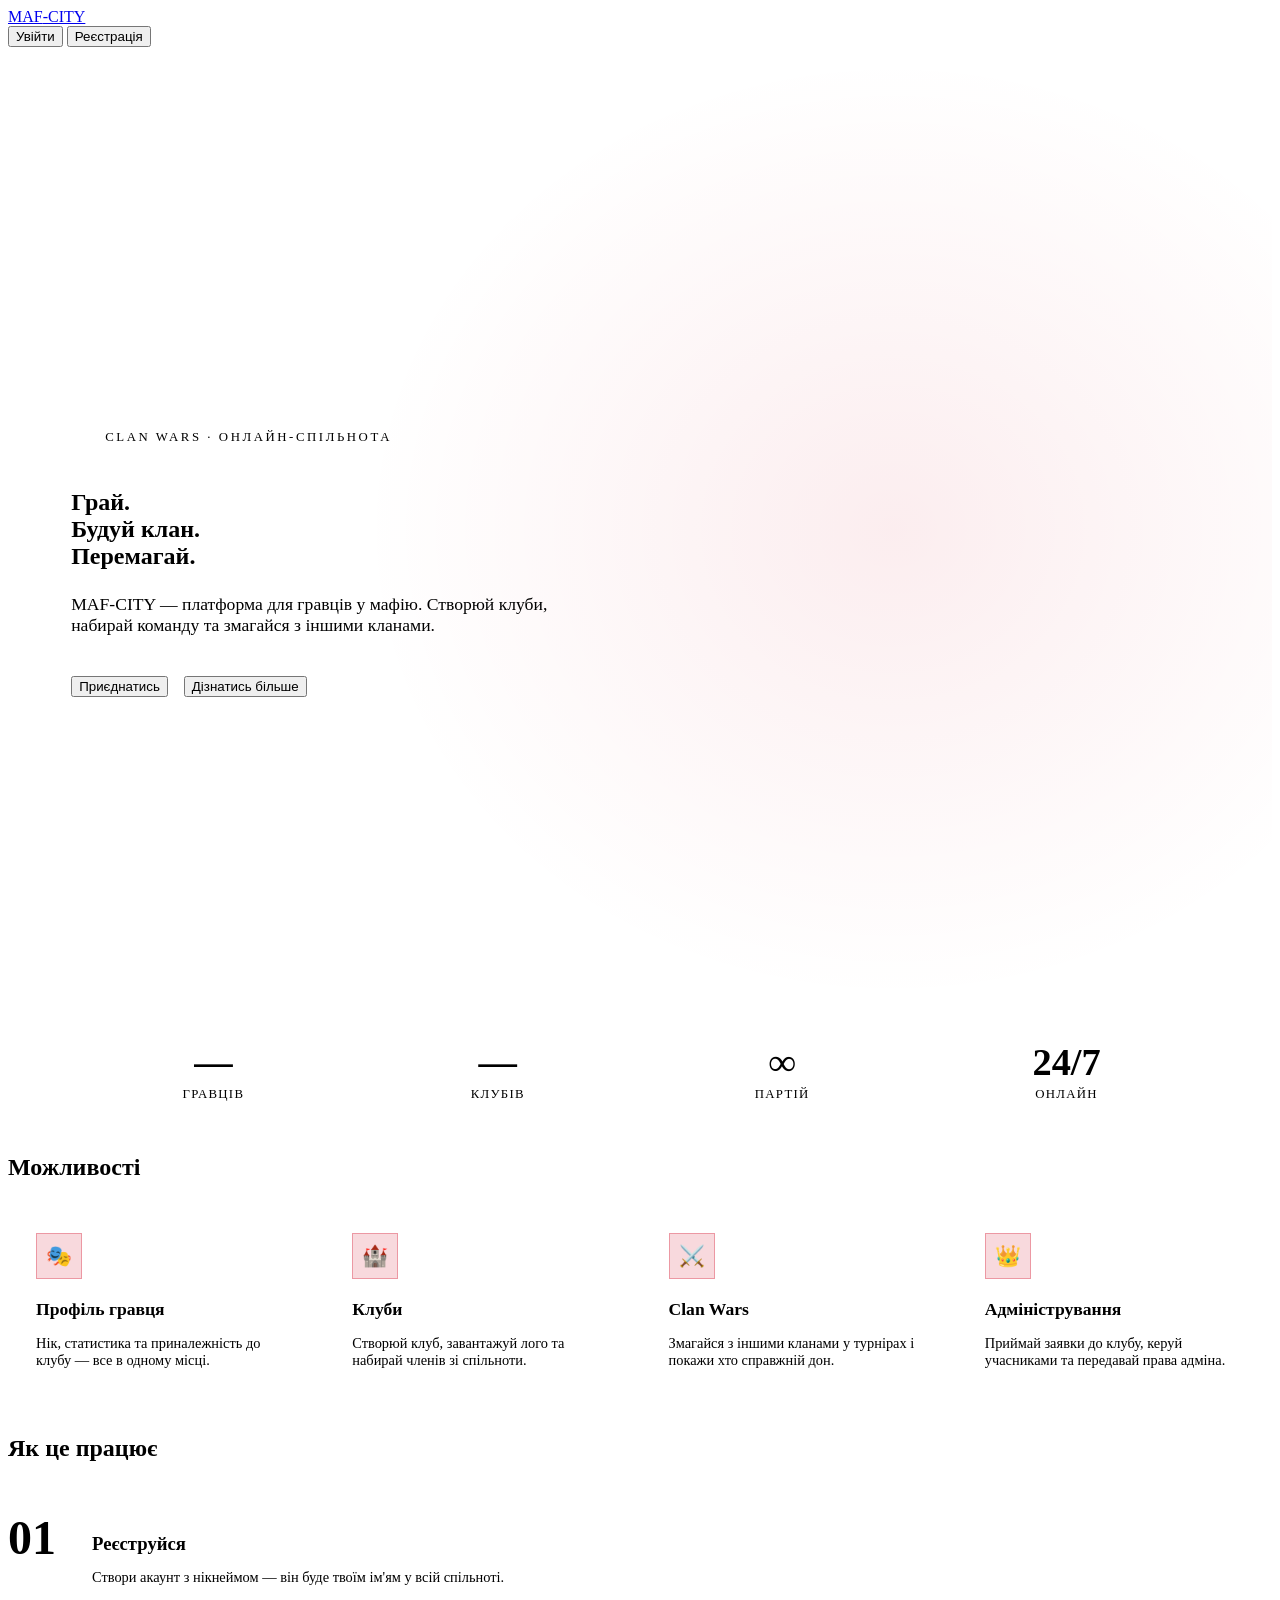
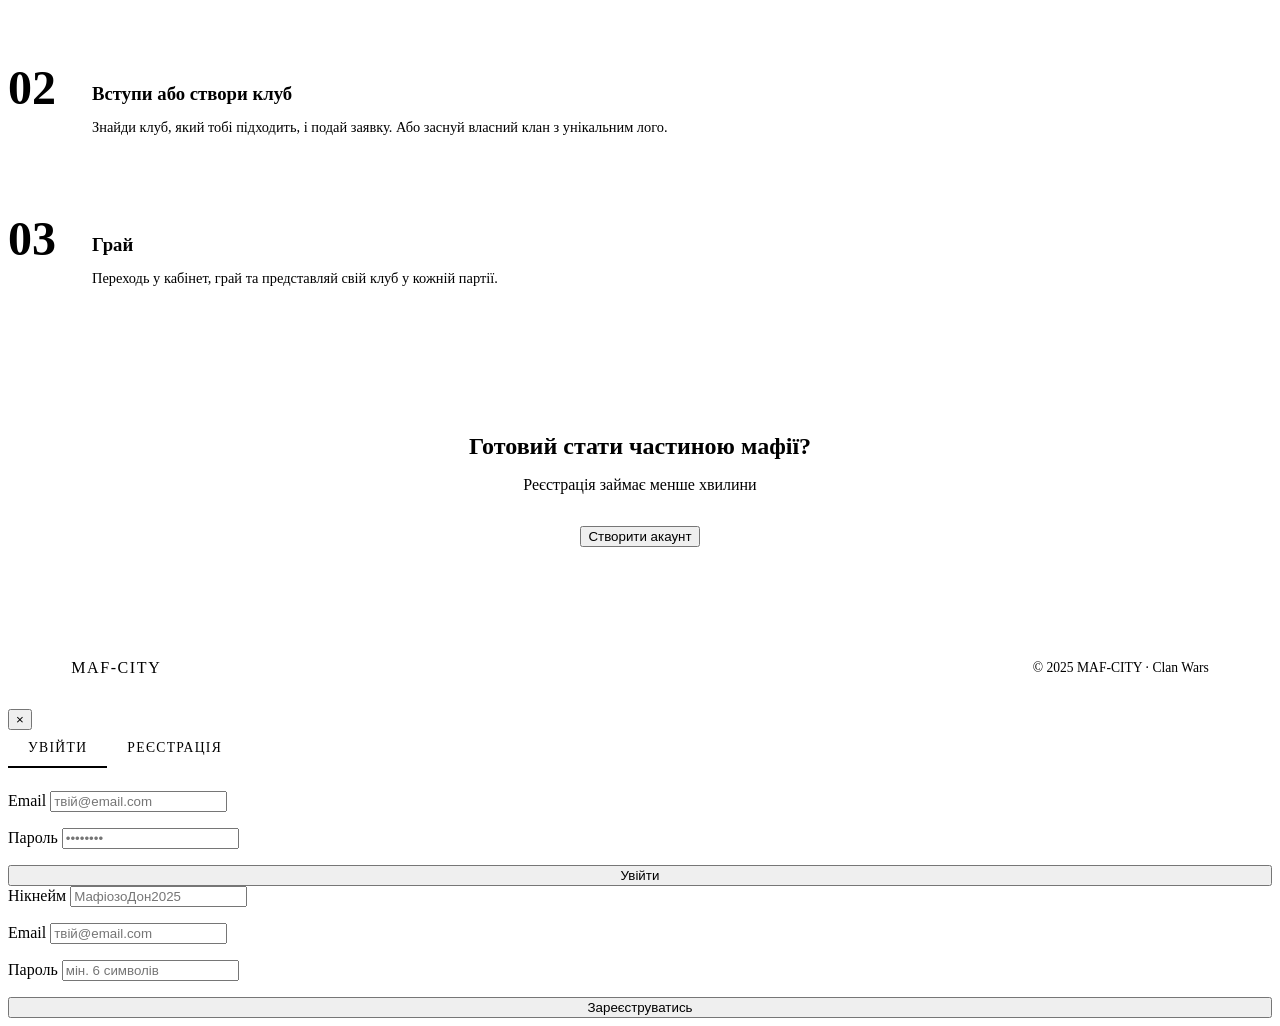
==== index.html @ 144303d5 "Add files via upload" ====
<!DOCTYPE html>
<html lang="uk">
<head>
  <meta charset="UTF-8" />
  <meta name="viewport" content="width=device-width, initial-scale=1.0" />
  <title>MAF-CITY — Clan Wars</title>
  <link rel="stylesheet" href="css/style.css" />
  <style>
    /* Hero */
    .hero {
      min-height: 100vh;
      display: flex;
      align-items: center;
      padding: 0 5%;
      padding-top: 64px;
      position: relative;
      overflow: hidden;
    }
    .hero::before {
      content: '';
      position: absolute;
      inset: 0;
      background: radial-gradient(ellipse 60% 70% at 70% 50%, rgba(208,2,27,0.07) 0%, transparent 70%);
      pointer-events: none;
    }
    .hero-content { max-width: 640px; z-index: 1; }
    .hero-eyebrow {
      display: inline-flex;
      align-items: center;
      gap: 10px;
      font-family: var(--font-display);
      font-size: 0.8rem;
      letter-spacing: 0.2em;
      text-transform: uppercase;
      color: var(--red-light);
      margin-bottom: 24px;
    }
    .hero-eyebrow::before {
      content: '';
      display: inline-block;
      width: 24px;
      height: 2px;
      background: var(--red);
    }
    .hero h1 { margin-bottom: 24px; }
    .hero h1 span { color: var(--red); }
    .hero-desc { font-size: 1.1rem; margin-bottom: 40px; max-width: 480px; }
    .hero-actions { display: flex; gap: 16px; flex-wrap: wrap; }
    .hero-visual {
      position: absolute;
      right: 5%;
      top: 50%;
      transform: translateY(-50%);
      opacity: 0.08;
      width: min(45vw, 480px);
    }
    .hero-visual img { width: 100%; }

    /* Stats */
    .stats-bar {
      background: var(--black2);
      border-top: 1px solid var(--gray2);
      border-bottom: 1px solid var(--gray2);
      padding: 32px 5%;
      display: flex;
      gap: 0;
    }
    .stat-item {
      flex: 1;
      text-align: center;
      border-right: 1px solid var(--gray2);
      padding: 0 24px;
    }
    .stat-item:last-child { border-right: none; }
    .stat-num {
      font-family: var(--font-display);
      font-size: 2.4rem;
      font-weight: 700;
      color: var(--white);
      line-height: 1;
    }
    .stat-num span { color: var(--red); }
    .stat-label {
      font-size: 0.8rem;
      letter-spacing: 0.1em;
      text-transform: uppercase;
      color: var(--gray3);
      margin-top: 6px;
    }

    /* Features */
    .features-grid {
      display: grid;
      grid-template-columns: repeat(auto-fit, minmax(240px, 1fr));
      gap: 1px;
      background: var(--gray2);
      border: 1px solid var(--gray2);
      border-radius: var(--radius-lg);
      overflow: hidden;
    }
    .feature-card {
      background: var(--black2);
      padding: 32px 28px;
      transition: background 0.2s;
    }
    .feature-card:hover { background: var(--black3); }
    .feature-icon {
      width: 44px; height: 44px;
      background: rgba(208,2,27,0.15);
      border: 1px solid rgba(208,2,27,0.3);
      border-radius: var(--radius);
      display: flex; align-items: center; justify-content: center;
      font-size: 1.3rem;
      margin-bottom: 20px;
    }
    .feature-card h3 { margin-bottom: 8px; font-size: 1.1rem; }
    .feature-card p { font-size: 0.9rem; }

    /* How it works */
    .steps { display: flex; flex-direction: column; gap: 0; }
    .step {
      display: flex;
      gap: 24px;
      padding: 32px 0;
      border-bottom: 1px solid var(--gray2);
      position: relative;
    }
    .step:last-child { border-bottom: none; }
    .step-num {
      font-family: var(--font-display);
      font-size: 3rem;
      font-weight: 700;
      color: var(--gray2);
      line-height: 1;
      min-width: 60px;
      flex-shrink: 0;
    }
    .step-content h3 { margin-bottom: 8px; }
    .step-content p { font-size: 0.9rem; }

    /* CTA */
    .cta-section {
      background: var(--black2);
      border-top: 1px solid var(--gray2);
      border-bottom: 1px solid var(--gray2);
      padding: 80px 5%;
      text-align: center;
    }
    .cta-section h2 { margin-bottom: 16px; }
    .cta-section p { margin-bottom: 32px; }

    /* Footer */
    footer {
      padding: 32px 5%;
      display: flex;
      align-items: center;
      justify-content: space-between;
      border-top: 1px solid var(--gray2);
      color: var(--gray3);
      font-size: 0.85rem;
    }
    .footer-logo {
      display: flex; align-items: center; gap: 10px;
      font-family: var(--font-display);
      font-size: 1rem;
      letter-spacing: 0.1em;
      color: var(--white3);
    }
    .footer-logo img { width: 28px; opacity: 0.7; }

    /* Auth tabs */
    .auth-tabs { display: flex; border-bottom: 1px solid var(--gray2); margin-bottom: 24px; }
    .auth-tab {
      padding: 10px 20px;
      font-family: var(--font-display);
      font-size: 0.85rem;
      letter-spacing: 0.1em;
      text-transform: uppercase;
      color: var(--white3);
      background: none;
      border: none;
      border-bottom: 2px solid transparent;
      cursor: pointer;
      transition: all 0.2s;
      margin-bottom: -1px;
    }
    .auth-tab.active { color: var(--white); border-bottom-color: var(--red); }

    @media (max-width: 768px) {
      .hero-visual { display: none; }
      .stats-bar { flex-wrap: wrap; gap: 16px; }
      .stat-item { border-right: none; flex: 1 1 40%; }
      footer { flex-direction: column; gap: 16px; text-align: center; }
    }
  </style>
</head>
<body>

<!-- Navbar -->
<nav class="navbar">
  <a href="index.html" class="navbar-logo">
    <img src="assets/logo.jpg" alt="MAF-CITY logo" onerror="this.style.display='none'" />
    <span>MAF<em>-</em>CITY</span>
  </a>
  <div class="navbar-nav" id="nav-actions">
    <button class="btn btn-outline btn-sm" onclick="openModal('login')">Увійти</button>
    <button class="btn btn-primary btn-sm" onclick="openModal('register')">Реєстрація</button>
  </div>
</nav>

<!-- Hero -->
<section class="hero">
  <div class="hero-visual" aria-hidden="true">
    <img src="assets/logo.jpg" alt="" />
  </div>
  <div class="hero-content">
    <div class="hero-eyebrow">Clan Wars · Онлайн-спільнота</div>
    <h1>Грай.<br />Будуй <span>клан</span>.<br />Перемагай.</h1>
    <p class="hero-desc">MAF-CITY — платформа для гравців у мафію. Створюй клуби, набирай команду та змагайся з іншими кланами.</p>
    <div class="hero-actions">
      <button class="btn btn-primary" onclick="openModal('register')">Приєднатись</button>
      <button class="btn btn-outline" onclick="document.getElementById('features').scrollIntoView({behavior:'smooth'})">Дізнатись більше</button>
    </div>
  </div>
</section>

<!-- Stats -->
<div class="stats-bar">
  <div class="stat-item">
    <div class="stat-num" id="stat-players">—</div>
    <div class="stat-label">Гравців</div>
  </div>
  <div class="stat-item">
    <div class="stat-num" id="stat-clubs">—</div>
    <div class="stat-label">Клубів</div>
  </div>
  <div class="stat-item">
    <div class="stat-num"><span>∞</span></div>
    <div class="stat-label">Партій</div>
  </div>
  <div class="stat-item">
    <div class="stat-num"><span>24</span>/7</div>
    <div class="stat-label">Онлайн</div>
  </div>
</div>

<!-- Features -->
<section class="section" id="features">
  <div class="section-title">
    <span class="accent-line"></span>
    <h2>Можливості</h2>
  </div>
  <div class="features-grid">
    <div class="feature-card">
      <div class="feature-icon">🎭</div>
      <h3>Профіль гравця</h3>
      <p>Нік, статистика та приналежність до клубу — все в одному місці.</p>
    </div>
    <div class="feature-card">
      <div class="feature-icon">🏰</div>
      <h3>Клуби</h3>
      <p>Створюй клуб, завантажуй лого та набирай членів зі спільноти.</p>
    </div>
    <div class="feature-card">
      <div class="feature-icon">⚔️</div>
      <h3>Clan Wars</h3>
      <p>Змагайся з іншими кланами у турнірах і покажи хто справжній дон.</p>
    </div>
    <div class="feature-card">
      <div class="feature-icon">👑</div>
      <h3>Адміністрування</h3>
      <p>Приймай заявки до клубу, керуй учасниками та передавай права адміна.</p>
    </div>
  </div>
</section>

<!-- How it works -->
<section class="section" style="padding-top: 0;">
  <div class="section-title">
    <span class="accent-line"></span>
    <h2>Як це працює</h2>
  </div>
  <div class="steps">
    <div class="step">
      <div class="step-num">01</div>
      <div class="step-content">
        <h3>Реєструйся</h3>
        <p>Створи акаунт з нікнеймом — він буде твоїм ім'ям у всій спільноті.</p>
      </div>
    </div>
    <div class="step">
      <div class="step-num">02</div>
      <div class="step-content">
        <h3>Вступи або створи клуб</h3>
        <p>Знайди клуб, який тобі підходить, і подай заявку. Або заснуй власний клан з унікальним лого.</p>
      </div>
    </div>
    <div class="step">
      <div class="step-num">03</div>
      <div class="step-content">
        <h3>Грай</h3>
        <p>Переходь у кабінет, грай та представляй свій клуб у кожній партії.</p>
      </div>
    </div>
  </div>
</section>

<!-- CTA -->
<section class="cta-section">
  <h2>Готовий стати частиною мафії?</h2>
  <p>Реєстрація займає менше хвилини</p>
  <button class="btn btn-primary" onclick="openModal('register')">Створити акаунт</button>
</section>

<!-- Footer -->
<footer>
  <div class="footer-logo">
    <img src="assets/logo.jpg" alt="" onerror="this.style.display='none'" />
    MAF-CITY
  </div>
  <div>© 2025 MAF-CITY · Clan Wars</div>
</footer>

<!-- Auth Modal -->
<div class="modal-overlay" id="auth-modal">
  <div class="modal">
    <button class="modal-close" onclick="closeModal()">&times;</button>
    <div class="auth-tabs">
      <button class="auth-tab active" id="tab-login" onclick="switchTab('login')">Увійти</button>
      <button class="auth-tab" id="tab-register" onclick="switchTab('register')">Реєстрація</button>
    </div>

    <!-- Login form -->
    <div id="form-login">
      <div style="display:flex;flex-direction:column;gap:16px;">
        <div class="input-group">
          <label>Email</label>
          <input type="email" id="login-email" placeholder="твій@email.com" />
        </div>
        <div class="input-group">
          <label>Пароль</label>
          <input type="password" id="login-password" placeholder="••••••••" />
        </div>
        <button class="btn btn-primary btn-full mt-8" onclick="handleLogin()">Увійти</button>
      </div>
    </div>

    <!-- Register form -->
    <div id="form-register" class="hidden">
      <div style="display:flex;flex-direction:column;gap:16px;">
        <div class="input-group">
          <label>Нікнейм</label>
          <input type="text" id="reg-username" placeholder="МафіозоДон2025" />
        </div>
        <div class="input-group">
          <label>Email</label>
          <input type="email" id="reg-email" placeholder="твій@email.com" />
        </div>
        <div class="input-group">
          <label>Пароль</label>
          <input type="password" id="reg-password" placeholder="мін. 6 символів" />
        </div>
        <button class="btn btn-primary btn-full mt-8" onclick="handleRegister()">Зареєструватись</button>
      </div>
    </div>
  </div>
</div>

<div id="toast-container"></div>

<script type="module">
import { supabase, toast } from './js/supabase.js';

// Check if logged in → redirect to cabinet
async function checkAuth() {
  const { data: { user } } = await supabase.auth.getUser();
  if (user) {
    document.getElementById('nav-actions').innerHTML = `
      <span style="font-family:var(--font-display);font-size:0.85rem;color:var(--white3);letter-spacing:0.05em;">Вітаємо!</span>
      <a href="cabinet.html" class="btn btn-primary btn-sm">Кабінет</a>
    `;
    loadStats();
  } else {
    loadStats();
  }
}

async function loadStats() {
  const { count: players } = await supabase.from('profiles').select('*', { count: 'exact', head: true });
  const { count: clubs } = await supabase.from('clubs').select('*', { count: 'exact', head: true });
  document.getElementById('stat-players').textContent = players ?? 0;
  document.getElementById('stat-clubs').textContent = clubs ?? 0;
}

window.openModal = (tab = 'login') => {
  document.getElementById('auth-modal').classList.add('active');
  switchTab(tab);
};
window.closeModal = () => document.getElementById('auth-modal').classList.remove('active');
window.switchTab = (tab) => {
  document.getElementById('form-login').classList.toggle('hidden', tab !== 'login');
  document.getElementById('form-register').classList.toggle('hidden', tab !== 'register');
  document.getElementById('tab-login').classList.toggle('active', tab === 'login');
  document.getElementById('tab-register').classList.toggle('active', tab === 'register');
};

window.handleLogin = async () => {
  const email = document.getElementById('login-email').value.trim();
  const password = document.getElementById('login-password').value;
  if (!email || !password) return toast('Заповни всі поля', 'error');
  const { error } = await supabase.auth.signInWithPassword({ email, password });
  if (error) return toast('Помилка входу: ' + error.message, 'error');
  toast('Вхід успішний!', 'success');
  setTimeout(() => window.location.href = 'cabinet.html', 800);
};

window.handleRegister = async () => {
  const username = document.getElementById('reg-username').value.trim();
  const email = document.getElementById('reg-email').value.trim();
  const password = document.getElementById('reg-password').value;
  if (!username || !email || !password) return toast('Заповни всі поля', 'error');
  if (password.length < 6) return toast('Пароль мінімум 6 символів', 'error');

  // Check username unique
  const { data: existing } = await supabase.from('profiles').select('id').eq('username', username).single();
  if (existing) return toast('Цей нік вже зайнятий', 'error');

  const { data, error } = await supabase.auth.signUp({ email, password });
  if (error) return toast('Помилка реєстрації: ' + error.message, 'error');

  // Create profile
  const { error: profileError } = await supabase.from('profiles').insert({ id: data.user.id, username });
  if (profileError) return toast('Профіль не створено: ' + profileError.message, 'error');

  toast('Акаунт створено! Перевір email.', 'success');
  setTimeout(() => window.location.href = 'cabinet.html', 1200);
};

// Close modal on overlay click
document.getElementById('auth-modal').addEventListener('click', (e) => {
  if (e.target === e.currentTarget) closeModal();
});

checkAuth();
</script>
</body>
</html>
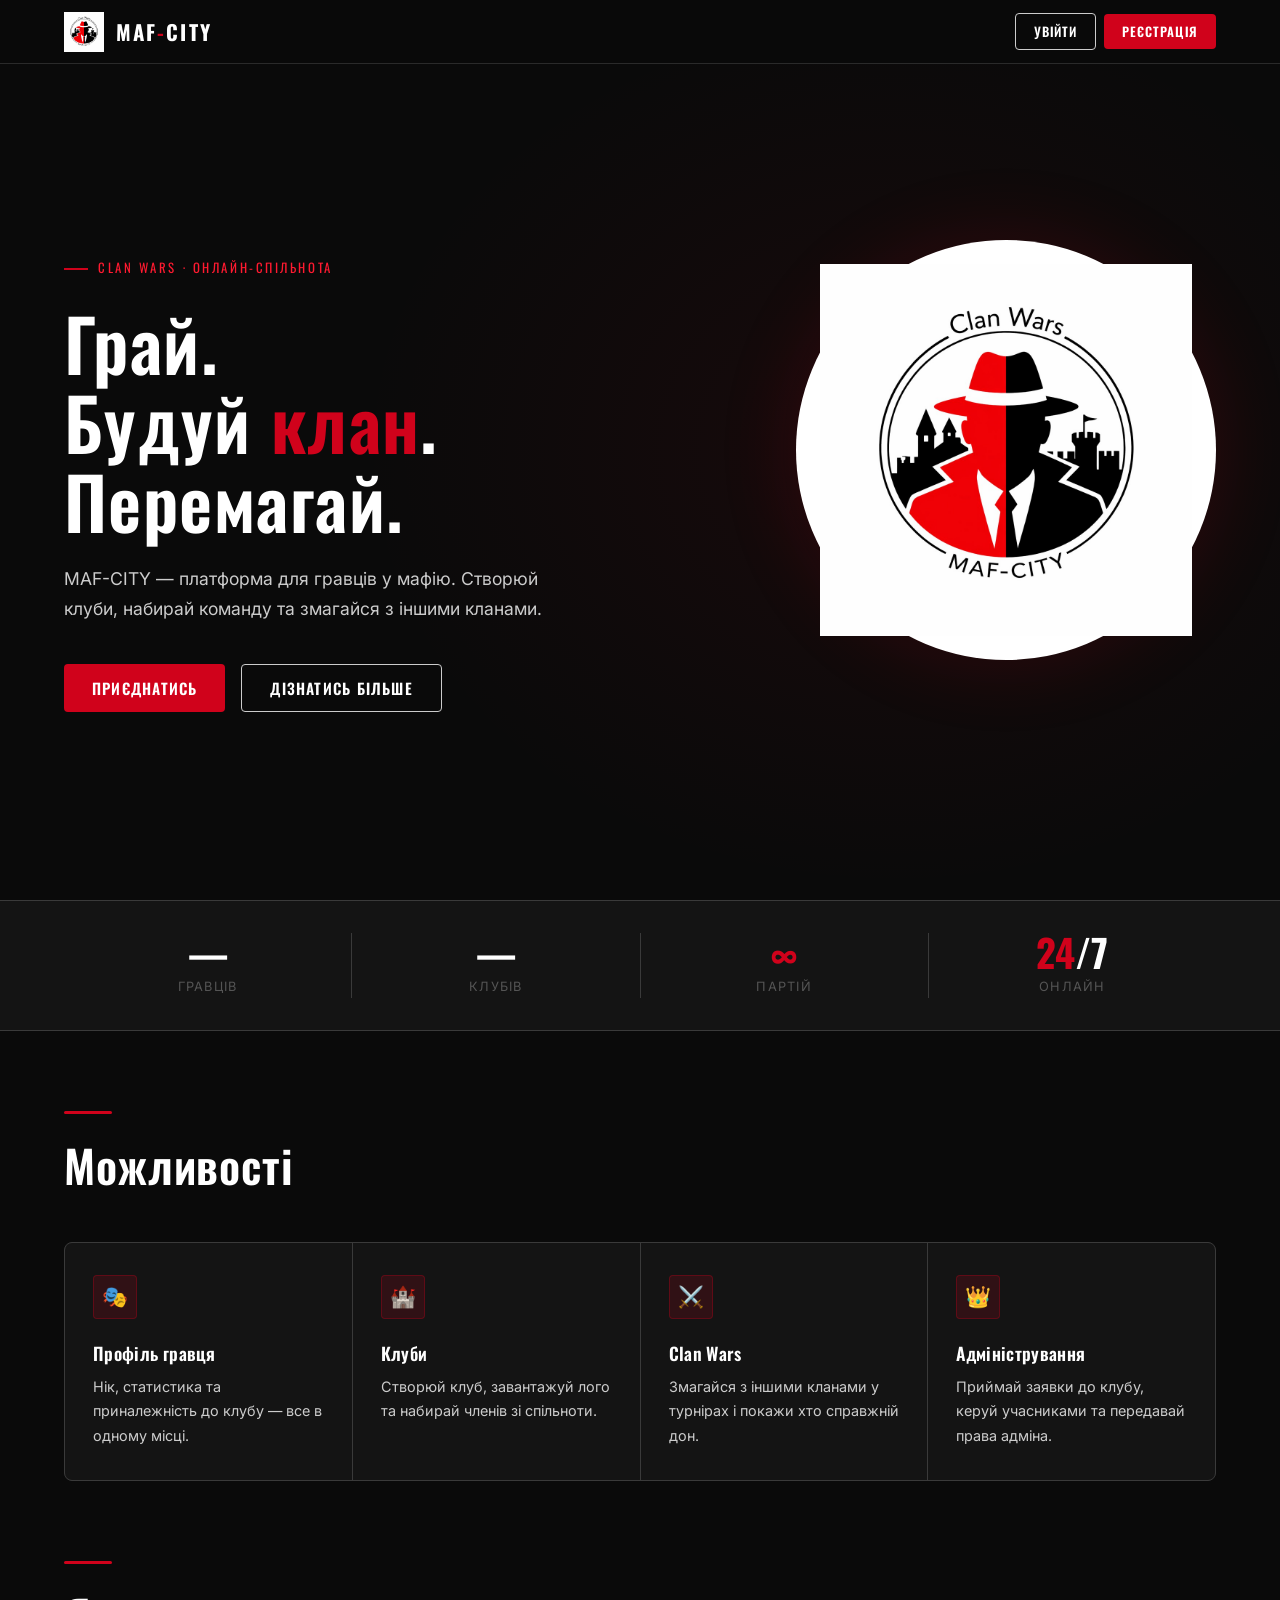
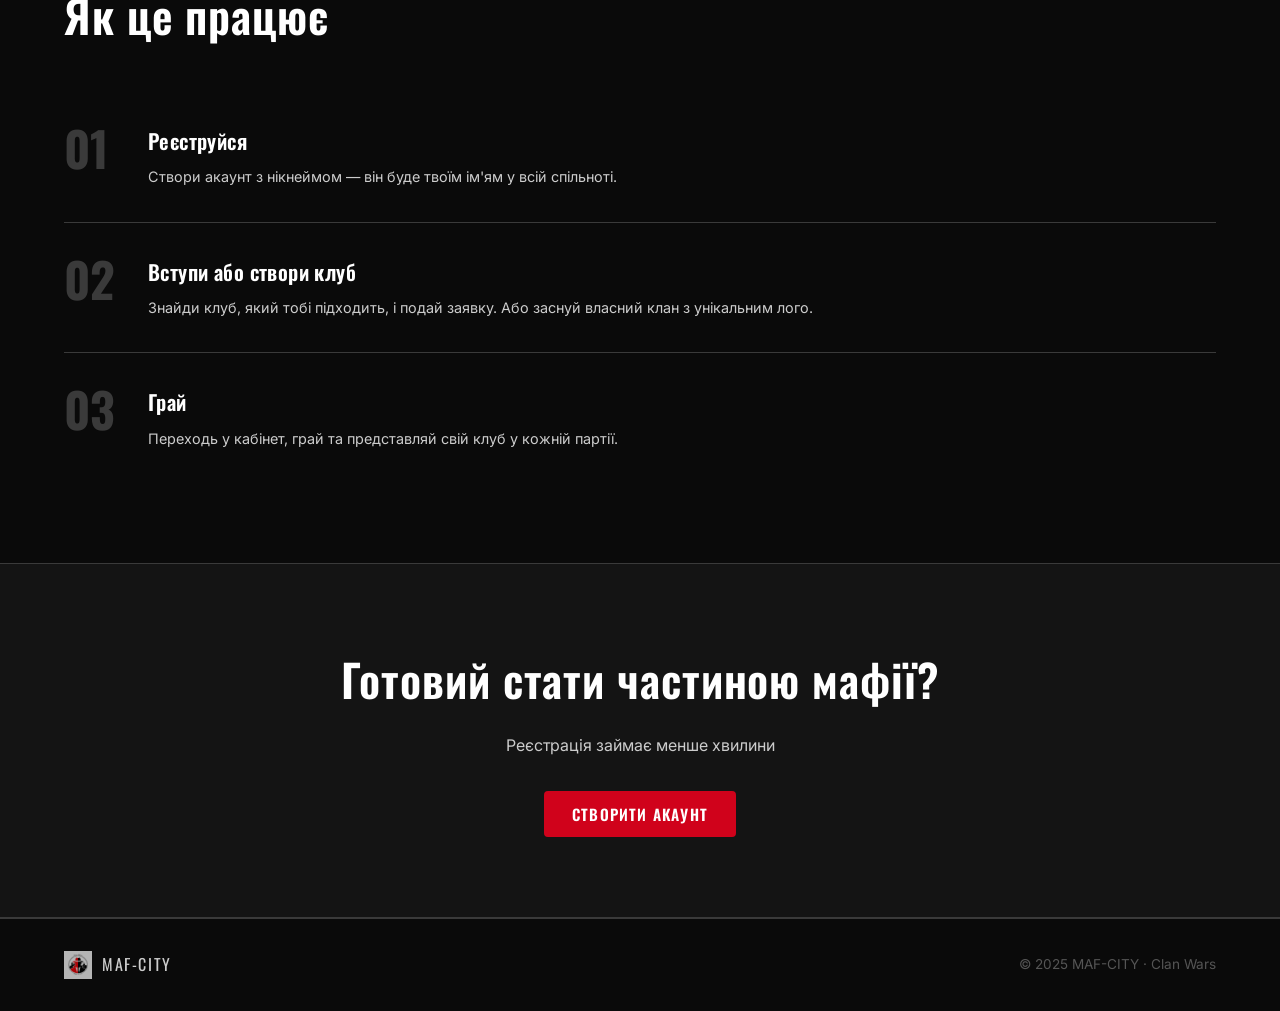
==== commit cc3a02de: "Update index.html" ====
--- a/index.html
+++ b/index.html
@@ -51,10 +51,13 @@
       right: 5%;
       top: 50%;
       transform: translateY(-50%);
-      opacity: 0.08;
-      width: min(45vw, 480px);
-    }
-    .hero-visual img { width: 100%; }
+      width: min(38vw, 420px);
+      background: #fff;
+      border-radius: 50%;
+      padding: 24px;
+      box-shadow: 0 0 80px rgba(208,2,27,0.15);
+    }
+    .hero-visual img { width: 100%; display: block; }
 
     /* Stats */
     .stats-bar {
--- a/css/style.css
+++ b/css/style.css
@@ -0,0 +1,294 @@
+/* MAF-CITY — Global Styles */
+@import url('https://fonts.googleapis.com/css2?family=Oswald:wght@400;500;600;700&family=Inter:wght@400;500&display=swap');
+
+*, *::before, *::after { box-sizing: border-box; margin: 0; padding: 0; }
+
+:root {
+  --red: #D0021B;
+  --red-dark: #A00014;
+  --red-light: #FF1A30;
+  --black: #0A0A0A;
+  --black2: #141414;
+  --black3: #1E1E1E;
+  --gray: #2A2A2A;
+  --gray2: #3A3A3A;
+  --gray3: #555;
+  --white: #FFFFFF;
+  --white2: #F0F0F0;
+  --white3: #CCCCCC;
+  --font-display: 'Oswald', sans-serif;
+  --font-body: 'Inter', sans-serif;
+  --radius: 4px;
+  --radius-lg: 8px;
+}
+
+html { scroll-behavior: smooth; }
+body {
+  background: var(--black);
+  color: var(--white);
+  font-family: var(--font-body);
+  font-size: 16px;
+  line-height: 1.6;
+  min-height: 100vh;
+}
+
+/* Typography */
+h1, h2, h3, h4 { font-family: var(--font-display); font-weight: 600; letter-spacing: 0.02em; }
+h1 { font-size: clamp(2.5rem, 6vw, 4.5rem); line-height: 1.1; }
+h2 { font-size: clamp(1.8rem, 4vw, 2.8rem); }
+h3 { font-size: 1.3rem; }
+p { color: var(--white3); line-height: 1.7; }
+a { color: var(--white); text-decoration: none; }
+
+/* Buttons */
+.btn {
+  display: inline-flex;
+  align-items: center;
+  gap: 8px;
+  padding: 12px 28px;
+  font-family: var(--font-display);
+  font-size: 0.95rem;
+  font-weight: 600;
+  letter-spacing: 0.08em;
+  text-transform: uppercase;
+  border: none;
+  border-radius: var(--radius);
+  cursor: pointer;
+  transition: all 0.2s;
+}
+.btn-primary { background: var(--red); color: var(--white); }
+.btn-primary:hover { background: var(--red-light); transform: translateY(-1px); }
+.btn-outline {
+  background: transparent;
+  color: var(--white);
+  border: 1.5px solid var(--white3);
+}
+.btn-outline:hover { border-color: var(--red); color: var(--red); }
+.btn-ghost { background: var(--gray); color: var(--white); }
+.btn-ghost:hover { background: var(--gray2); }
+.btn-danger { background: var(--red-dark); color: var(--white); }
+.btn-danger:hover { background: var(--red); }
+.btn-sm { padding: 8px 18px; font-size: 0.8rem; }
+.btn-full { width: 100%; justify-content: center; }
+
+/* Inputs */
+.input-group { display: flex; flex-direction: column; gap: 6px; }
+.input-group label {
+  font-family: var(--font-display);
+  font-size: 0.8rem;
+  letter-spacing: 0.1em;
+  text-transform: uppercase;
+  color: var(--white3);
+}
+.input-group input, .input-group textarea {
+  background: var(--black2);
+  border: 1.5px solid var(--gray2);
+  border-radius: var(--radius);
+  padding: 12px 16px;
+  color: var(--white);
+  font-family: var(--font-body);
+  font-size: 0.95rem;
+  transition: border-color 0.2s;
+  outline: none;
+  width: 100%;
+}
+.input-group input:focus, .input-group textarea:focus {
+  border-color: var(--red);
+}
+.input-group input::placeholder { color: var(--gray3); }
+
+/* Cards */
+.card {
+  background: var(--black2);
+  border: 1px solid var(--gray2);
+  border-radius: var(--radius-lg);
+  padding: 24px;
+}
+.card-dark {
+  background: var(--black3);
+  border: 1px solid var(--gray);
+  border-radius: var(--radius-lg);
+  padding: 20px;
+}
+
+/* Navbar */
+.navbar {
+  position: fixed;
+  top: 0; left: 0; right: 0;
+  z-index: 100;
+  background: rgba(10,10,10,0.95);
+  backdrop-filter: blur(8px);
+  border-bottom: 1px solid var(--gray);
+  padding: 0 5%;
+  height: 64px;
+  display: flex;
+  align-items: center;
+  justify-content: space-between;
+}
+.navbar-logo {
+  display: flex;
+  align-items: center;
+  gap: 12px;
+}
+.navbar-logo img {
+  width: 40px;
+  height: 40px;
+  object-fit: contain;
+}
+.navbar-logo span {
+  font-family: var(--font-display);
+  font-size: 1.3rem;
+  font-weight: 700;
+  letter-spacing: 0.1em;
+}
+.navbar-logo span em { color: var(--red); font-style: normal; }
+.navbar-nav { display: flex; align-items: center; gap: 8px; }
+
+/* Red accent line */
+.accent-line {
+  display: inline-block;
+  width: 48px;
+  height: 3px;
+  background: var(--red);
+  border-radius: 2px;
+  margin-bottom: 16px;
+}
+
+/* Section */
+.section { padding: 80px 5%; }
+.section-title { margin-bottom: 40px; }
+.section-title .accent-line { display: block; }
+
+/* Tag / Badge */
+.badge {
+  display: inline-flex;
+  align-items: center;
+  padding: 3px 10px;
+  border-radius: 2px;
+  font-size: 0.7rem;
+  font-family: var(--font-display);
+  letter-spacing: 0.1em;
+  text-transform: uppercase;
+  font-weight: 600;
+}
+.badge-red { background: rgba(208,2,27,0.2); color: var(--red-light); border: 1px solid rgba(208,2,27,0.4); }
+.badge-gray { background: var(--gray); color: var(--white3); }
+.badge-green { background: rgba(0,180,80,0.15); color: #00C851; border: 1px solid rgba(0,180,80,0.3); }
+
+/* Toast */
+#toast-container {
+  position: fixed;
+  bottom: 24px; right: 24px;
+  z-index: 9999;
+  display: flex;
+  flex-direction: column;
+  gap: 8px;
+}
+.toast {
+  padding: 12px 20px;
+  border-radius: var(--radius);
+  font-size: 0.9rem;
+  font-family: var(--font-body);
+  animation: slideIn 0.3s ease;
+  min-width: 240px;
+}
+.toast-success { background: #0D2E1A; border: 1px solid #00C851; color: #00C851; }
+.toast-error { background: #2E0D0D; border: 1px solid var(--red); color: #FF6B6B; }
+.toast-info { background: var(--gray); border: 1px solid var(--gray2); color: var(--white); }
+@keyframes slideIn { from { transform: translateX(100%); opacity: 0; } to { transform: translateX(0); opacity: 1; } }
+
+/* Divider */
+.divider { border: none; border-top: 1px solid var(--gray2); margin: 24px 0; }
+
+/* Avatar */
+.avatar {
+  width: 48px; height: 48px;
+  border-radius: 50%;
+  background: var(--gray);
+  border: 2px solid var(--gray2);
+  object-fit: cover;
+  display: flex; align-items: center; justify-content: center;
+  font-family: var(--font-display);
+  font-size: 1.2rem;
+  color: var(--white3);
+  flex-shrink: 0;
+}
+.avatar-lg { width: 72px; height: 72px; font-size: 1.8rem; }
+
+/* Modal */
+.modal-overlay {
+  position: fixed; inset: 0;
+  background: rgba(0,0,0,0.8);
+  z-index: 500;
+  display: flex; align-items: center; justify-content: center;
+  padding: 20px;
+  opacity: 0; pointer-events: none;
+  transition: opacity 0.2s;
+}
+.modal-overlay.active { opacity: 1; pointer-events: all; }
+.modal {
+  background: var(--black2);
+  border: 1px solid var(--gray2);
+  border-radius: var(--radius-lg);
+  padding: 32px;
+  width: 100%;
+  max-width: 480px;
+  position: relative;
+}
+.modal-title {
+  font-family: var(--font-display);
+  font-size: 1.5rem;
+  font-weight: 600;
+  margin-bottom: 24px;
+}
+.modal-close {
+  position: absolute; top: 16px; right: 16px;
+  background: none; border: none; color: var(--white3);
+  font-size: 1.5rem; cursor: pointer; line-height: 1;
+}
+.modal-close:hover { color: var(--white); }
+
+/* Utilities */
+.flex { display: flex; }
+.flex-col { flex-direction: column; }
+.items-center { align-items: center; }
+.justify-between { justify-content: space-between; }
+.gap-8 { gap: 8px; }
+.gap-12 { gap: 12px; }
+.gap-16 { gap: 16px; }
+.gap-24 { gap: 24px; }
+.mt-8 { margin-top: 8px; }
+.mt-16 { margin-top: 16px; }
+.mt-24 { margin-top: 24px; }
+.mb-8 { margin-bottom: 8px; }
+.mb-16 { margin-bottom: 16px; }
+.text-muted { color: var(--white3); }
+.text-red { color: var(--red-light); }
+.text-sm { font-size: 0.85rem; }
+.text-center { text-align: center; }
+.hidden { display: none !important; }
+.w-full { width: 100%; }
+.grid-2 { display: grid; grid-template-columns: 1fr 1fr; gap: 16px; }
+
+/* Logo preview */
+.logo-preview {
+  width: 80px; height: 80px;
+  border: 2px dashed var(--gray2);
+  border-radius: var(--radius-lg);
+  display: flex; align-items: center; justify-content: center;
+  color: var(--gray3);
+  font-size: 1.5rem;
+  overflow: hidden;
+  cursor: pointer;
+  transition: border-color 0.2s;
+}
+.logo-preview:hover { border-color: var(--red); }
+.logo-preview img { width: 100%; height: 100%; object-fit: cover; }
+
+/* Responsive */
+@media (max-width: 768px) {
+  .section { padding: 60px 4%; }
+  .grid-2 { grid-template-columns: 1fr; }
+  .navbar { padding: 0 4%; }
+  h1 { font-size: 2.2rem; }
+}
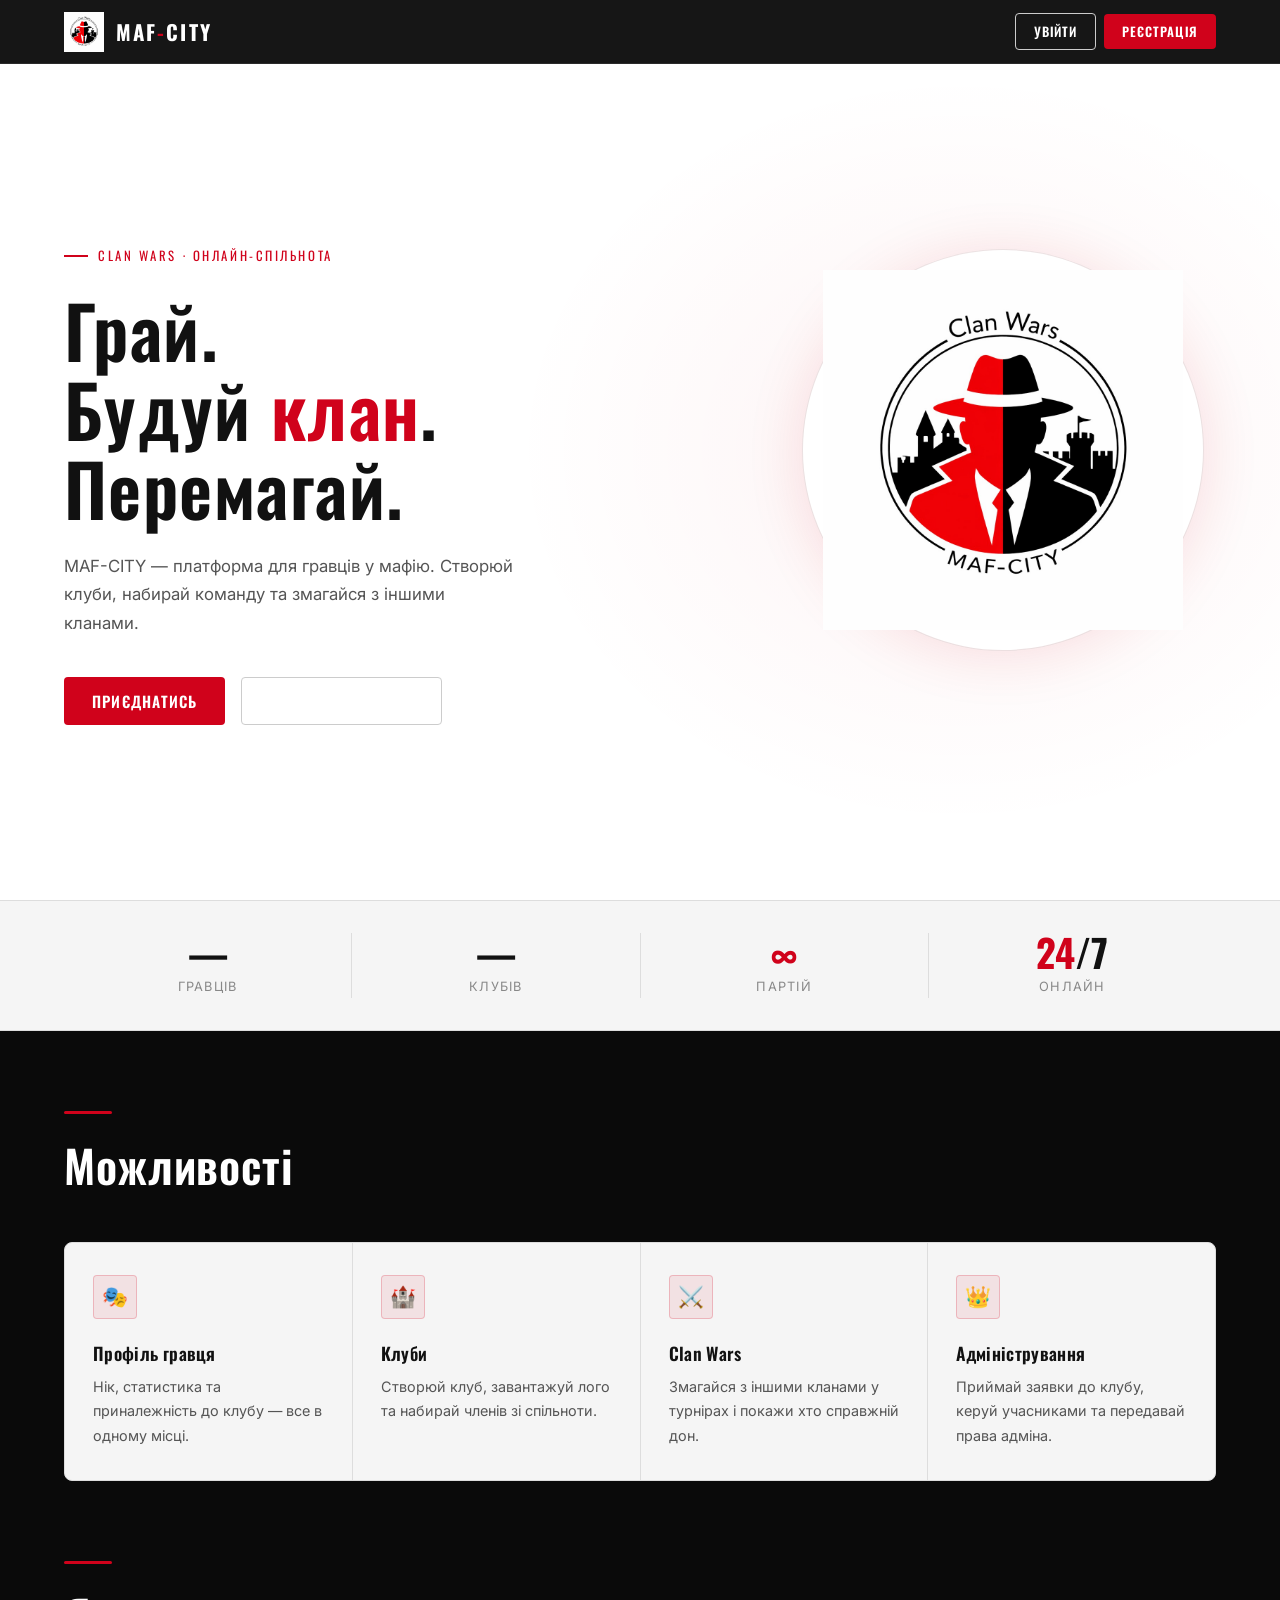
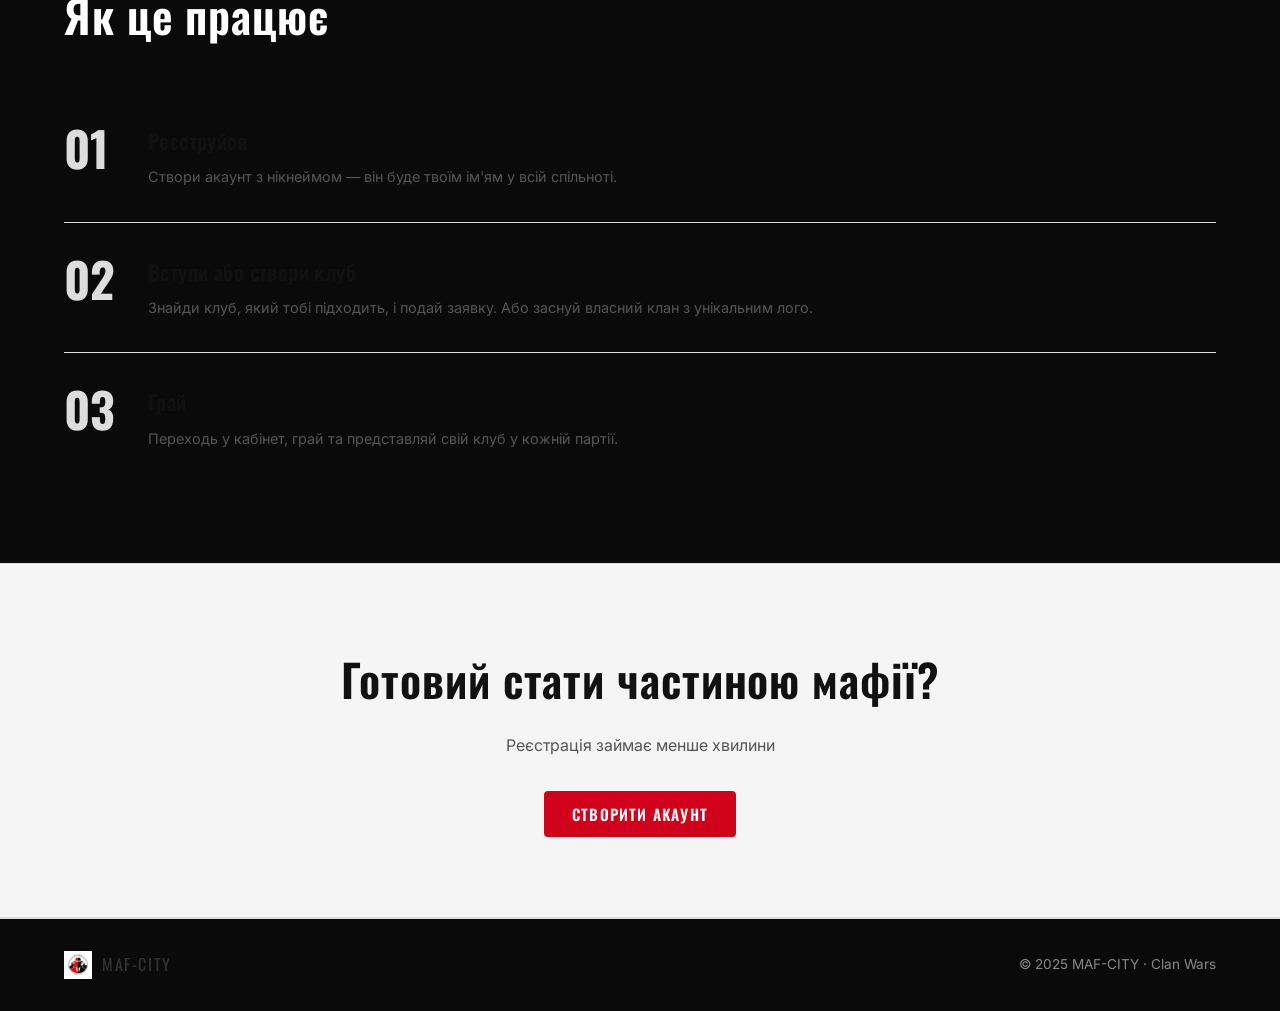
==== commit dfe7e9f7: "Update index.html" ====
--- a/index.html
+++ b/index.html
@@ -6,7 +6,6 @@
   <title>MAF-CITY — Clan Wars</title>
   <link rel="stylesheet" href="css/style.css" />
   <style>
-    /* Hero */
     .hero {
       min-height: 100vh;
       display: flex;
@@ -15,15 +14,16 @@
       padding-top: 64px;
       position: relative;
       overflow: hidden;
+      background: #FFFFFF;
     }
     .hero::before {
       content: '';
       position: absolute;
       inset: 0;
-      background: radial-gradient(ellipse 60% 70% at 70% 50%, rgba(208,2,27,0.07) 0%, transparent 70%);
+      background: radial-gradient(ellipse 50% 60% at 75% 50%, rgba(208,2,27,0.05) 0%, transparent 70%);
       pointer-events: none;
     }
-    .hero-content { max-width: 640px; z-index: 1; }
+    .hero-content { max-width: 560px; z-index: 1; }
     .hero-eyebrow {
       display: inline-flex;
       align-items: center;
@@ -32,7 +32,7 @@
       font-size: 0.8rem;
       letter-spacing: 0.2em;
       text-transform: uppercase;
-      color: var(--red-light);
+      color: var(--red);
       margin-bottom: 24px;
     }
     .hero-eyebrow::before {
@@ -42,28 +42,27 @@
       height: 2px;
       background: var(--red);
     }
-    .hero h1 { margin-bottom: 24px; }
+    .hero h1 { margin-bottom: 24px; color: #111111; }
     .hero h1 span { color: var(--red); }
-    .hero-desc { font-size: 1.1rem; margin-bottom: 40px; max-width: 480px; }
+    .hero-desc { font-size: 1.05rem; margin-bottom: 40px; max-width: 460px; color: #555; }
     .hero-actions { display: flex; gap: 16px; flex-wrap: wrap; }
     .hero-visual {
       position: absolute;
-      right: 5%;
+      right: 6%;
       top: 50%;
       transform: translateY(-50%);
-      width: min(38vw, 420px);
-      background: #fff;
+      width: min(36vw, 400px);
+      background: #FFFFFF;
       border-radius: 50%;
-      padding: 24px;
-      box-shadow: 0 0 80px rgba(208,2,27,0.15);
+      padding: 20px;
+      box-shadow: 0 4px 60px rgba(208,2,27,0.12), 0 0 0 1px #EEEEEE;
     }
     .hero-visual img { width: 100%; display: block; }
 
-    /* Stats */
     .stats-bar {
-      background: var(--black2);
-      border-top: 1px solid var(--gray2);
-      border-bottom: 1px solid var(--gray2);
+      background: #F5F5F5;
+      border-top: 1px solid #DDDDDD;
+      border-bottom: 1px solid #DDDDDD;
       padding: 32px 5%;
       display: flex;
       gap: 0;
@@ -71,7 +70,7 @@
     .stat-item {
       flex: 1;
       text-align: center;
-      border-right: 1px solid var(--gray2);
+      border-right: 1px solid #DDDDDD;
       padding: 0 24px;
     }
     .stat-item:last-child { border-right: none; }
@@ -79,7 +78,7 @@
       font-family: var(--font-display);
       font-size: 2.4rem;
       font-weight: 700;
-      color: var(--white);
+      color: #111111;
       line-height: 1;
     }
     .stat-num span { color: var(--red); }
@@ -87,79 +86,74 @@
       font-size: 0.8rem;
       letter-spacing: 0.1em;
       text-transform: uppercase;
-      color: var(--gray3);
+      color: #888888;
       margin-top: 6px;
     }
 
-    /* Features */
     .features-grid {
       display: grid;
       grid-template-columns: repeat(auto-fit, minmax(240px, 1fr));
       gap: 1px;
-      background: var(--gray2);
-      border: 1px solid var(--gray2);
+      background: #DDDDDD;
+      border: 1px solid #DDDDDD;
       border-radius: var(--radius-lg);
       overflow: hidden;
     }
     .feature-card {
-      background: var(--black2);
+      background: #F5F5F5;
       padding: 32px 28px;
       transition: background 0.2s;
     }
-    .feature-card:hover { background: var(--black3); }
+    .feature-card:hover { background: #EEEEEE; }
     .feature-icon {
       width: 44px; height: 44px;
-      background: rgba(208,2,27,0.15);
-      border: 1px solid rgba(208,2,27,0.3);
+      background: rgba(208,2,27,0.08);
+      border: 1px solid rgba(208,2,27,0.2);
       border-radius: var(--radius);
       display: flex; align-items: center; justify-content: center;
       font-size: 1.3rem;
       margin-bottom: 20px;
     }
-    .feature-card h3 { margin-bottom: 8px; font-size: 1.1rem; }
-    .feature-card p { font-size: 0.9rem; }
-
-    /* How it works */
+    .feature-card h3 { margin-bottom: 8px; font-size: 1.1rem; color: #111111; }
+    .feature-card p { font-size: 0.9rem; color: #555555; }
+
     .steps { display: flex; flex-direction: column; gap: 0; }
     .step {
       display: flex;
       gap: 24px;
       padding: 32px 0;
-      border-bottom: 1px solid var(--gray2);
-      position: relative;
+      border-bottom: 1px solid #DDDDDD;
     }
     .step:last-child { border-bottom: none; }
     .step-num {
       font-family: var(--font-display);
       font-size: 3rem;
       font-weight: 700;
-      color: var(--gray2);
+      color: #DDDDDD;
       line-height: 1;
       min-width: 60px;
       flex-shrink: 0;
     }
-    .step-content h3 { margin-bottom: 8px; }
-    .step-content p { font-size: 0.9rem; }
-
-    /* CTA */
+    .step-content h3 { margin-bottom: 8px; color: #111111; }
+    .step-content p { font-size: 0.9rem; color: #555555; }
+
     .cta-section {
-      background: var(--black2);
-      border-top: 1px solid var(--gray2);
-      border-bottom: 1px solid var(--gray2);
+      background: #F5F5F5;
+      border-top: 1px solid #DDDDDD;
+      border-bottom: 1px solid #DDDDDD;
       padding: 80px 5%;
       text-align: center;
     }
-    .cta-section h2 { margin-bottom: 16px; }
-    .cta-section p { margin-bottom: 32px; }
-
-    /* Footer */
+    .cta-section h2 { margin-bottom: 16px; color: #111111; }
+    .cta-section p { margin-bottom: 32px; color: #555555; }
+
     footer {
       padding: 32px 5%;
       display: flex;
       align-items: center;
       justify-content: space-between;
-      border-top: 1px solid var(--gray2);
-      color: var(--gray3);
+      border-top: 1px solid #DDDDDD;
+      color: #888888;
       font-size: 0.85rem;
     }
     .footer-logo {
@@ -167,19 +161,18 @@
       font-family: var(--font-display);
       font-size: 1rem;
       letter-spacing: 0.1em;
-      color: var(--white3);
-    }
-    .footer-logo img { width: 28px; opacity: 0.7; }
-
-    /* Auth tabs */
-    .auth-tabs { display: flex; border-bottom: 1px solid var(--gray2); margin-bottom: 24px; }
+      color: #333333;
+    }
+    .footer-logo img { width: 28px; }
+
+    .auth-tabs { display: flex; border-bottom: 1px solid #DDDDDD; margin-bottom: 24px; }
     .auth-tab {
       padding: 10px 20px;
       font-family: var(--font-display);
       font-size: 0.85rem;
       letter-spacing: 0.1em;
       text-transform: uppercase;
-      color: var(--white3);
+      color: #888888;
       background: none;
       border: none;
       border-bottom: 2px solid transparent;
@@ -187,7 +180,7 @@
       transition: all 0.2s;
       margin-bottom: -1px;
     }
-    .auth-tab.active { color: var(--white); border-bottom-color: var(--red); }
+    .auth-tab.active { color: #111111; border-bottom-color: var(--red); }
 
     @media (max-width: 768px) {
       .hero-visual { display: none; }
@@ -199,7 +192,6 @@
 </head>
 <body>
 
-<!-- Navbar -->
 <nav class="navbar">
   <a href="index.html" class="navbar-logo">
     <img src="assets/logo.jpg" alt="MAF-CITY logo" onerror="this.style.display='none'" />
@@ -211,7 +203,6 @@
   </div>
 </nav>
 
-<!-- Hero -->
 <section class="hero">
   <div class="hero-visual" aria-hidden="true">
     <img src="assets/logo.jpg" alt="" />
@@ -227,7 +218,6 @@
   </div>
 </section>
 
-<!-- Stats -->
 <div class="stats-bar">
   <div class="stat-item">
     <div class="stat-num" id="stat-players">—</div>
@@ -247,7 +237,6 @@
   </div>
 </div>
 
-<!-- Features -->
 <section class="section" id="features">
   <div class="section-title">
     <span class="accent-line"></span>
@@ -277,8 +266,7 @@
   </div>
 </section>
 
-<!-- How it works -->
-<section class="section" style="padding-top: 0;">
+<section class="section" style="padding-top:0;">
   <div class="section-title">
     <span class="accent-line"></span>
     <h2>Як це працює</h2>
@@ -308,14 +296,12 @@
   </div>
 </section>
 
-<!-- CTA -->
 <section class="cta-section">
   <h2>Готовий стати частиною мафії?</h2>
   <p>Реєстрація займає менше хвилини</p>
   <button class="btn btn-primary" onclick="openModal('register')">Створити акаунт</button>
 </section>
 
-<!-- Footer -->
 <footer>
   <div class="footer-logo">
     <img src="assets/logo.jpg" alt="" onerror="this.style.display='none'" />
@@ -332,8 +318,6 @@
       <button class="auth-tab active" id="tab-login" onclick="switchTab('login')">Увійти</button>
       <button class="auth-tab" id="tab-register" onclick="switchTab('register')">Реєстрація</button>
     </div>
-
-    <!-- Login form -->
     <div id="form-login">
       <div style="display:flex;flex-direction:column;gap:16px;">
         <div class="input-group">
@@ -347,8 +331,6 @@
         <button class="btn btn-primary btn-full mt-8" onclick="handleLogin()">Увійти</button>
       </div>
     </div>
-
-    <!-- Register form -->
     <div id="form-register" class="hidden">
       <div style="display:flex;flex-direction:column;gap:16px;">
         <div class="input-group">
@@ -374,18 +356,14 @@
 <script type="module">
 import { supabase, toast } from './js/supabase.js';
 
-// Check if logged in → redirect to cabinet
 async function checkAuth() {
   const { data: { user } } = await supabase.auth.getUser();
   if (user) {
     document.getElementById('nav-actions').innerHTML = `
-      <span style="font-family:var(--font-display);font-size:0.85rem;color:var(--white3);letter-spacing:0.05em;">Вітаємо!</span>
-      <a href="cabinet.html" class="btn btn-primary btn-sm">Кабінет</a>
+      <a href="cabinet.html" class="btn btn-primary btn-sm">Мій кабінет</a>
     `;
-    loadStats();
-  } else {
-    loadStats();
   }
+  loadStats();
 }
 
 async function loadStats() {
@@ -423,23 +401,15 @@
   const password = document.getElementById('reg-password').value;
   if (!username || !email || !password) return toast('Заповни всі поля', 'error');
   if (password.length < 6) return toast('Пароль мінімум 6 символів', 'error');
-
-  // Check username unique
   const { data: existing } = await supabase.from('profiles').select('id').eq('username', username).single();
   if (existing) return toast('Цей нік вже зайнятий', 'error');
-
   const { data, error } = await supabase.auth.signUp({ email, password });
-  if (error) return toast('Помилка реєстрації: ' + error.message, 'error');
-
-  // Create profile
-  const { error: profileError } = await supabase.from('profiles').insert({ id: data.user.id, username });
-  if (profileError) return toast('Профіль не створено: ' + profileError.message, 'error');
-
-  toast('Акаунт створено! Перевір email.', 'success');
+  if (error) return toast('Помилка: ' + error.message, 'error');
+  await supabase.from('profiles').insert({ id: data.user.id, username });
+  toast('Акаунт створено!', 'success');
   setTimeout(() => window.location.href = 'cabinet.html', 1200);
 };
 
-// Close modal on overlay click
 document.getElementById('auth-modal').addEventListener('click', (e) => {
   if (e.target === e.currentTarget) closeModal();
 });
